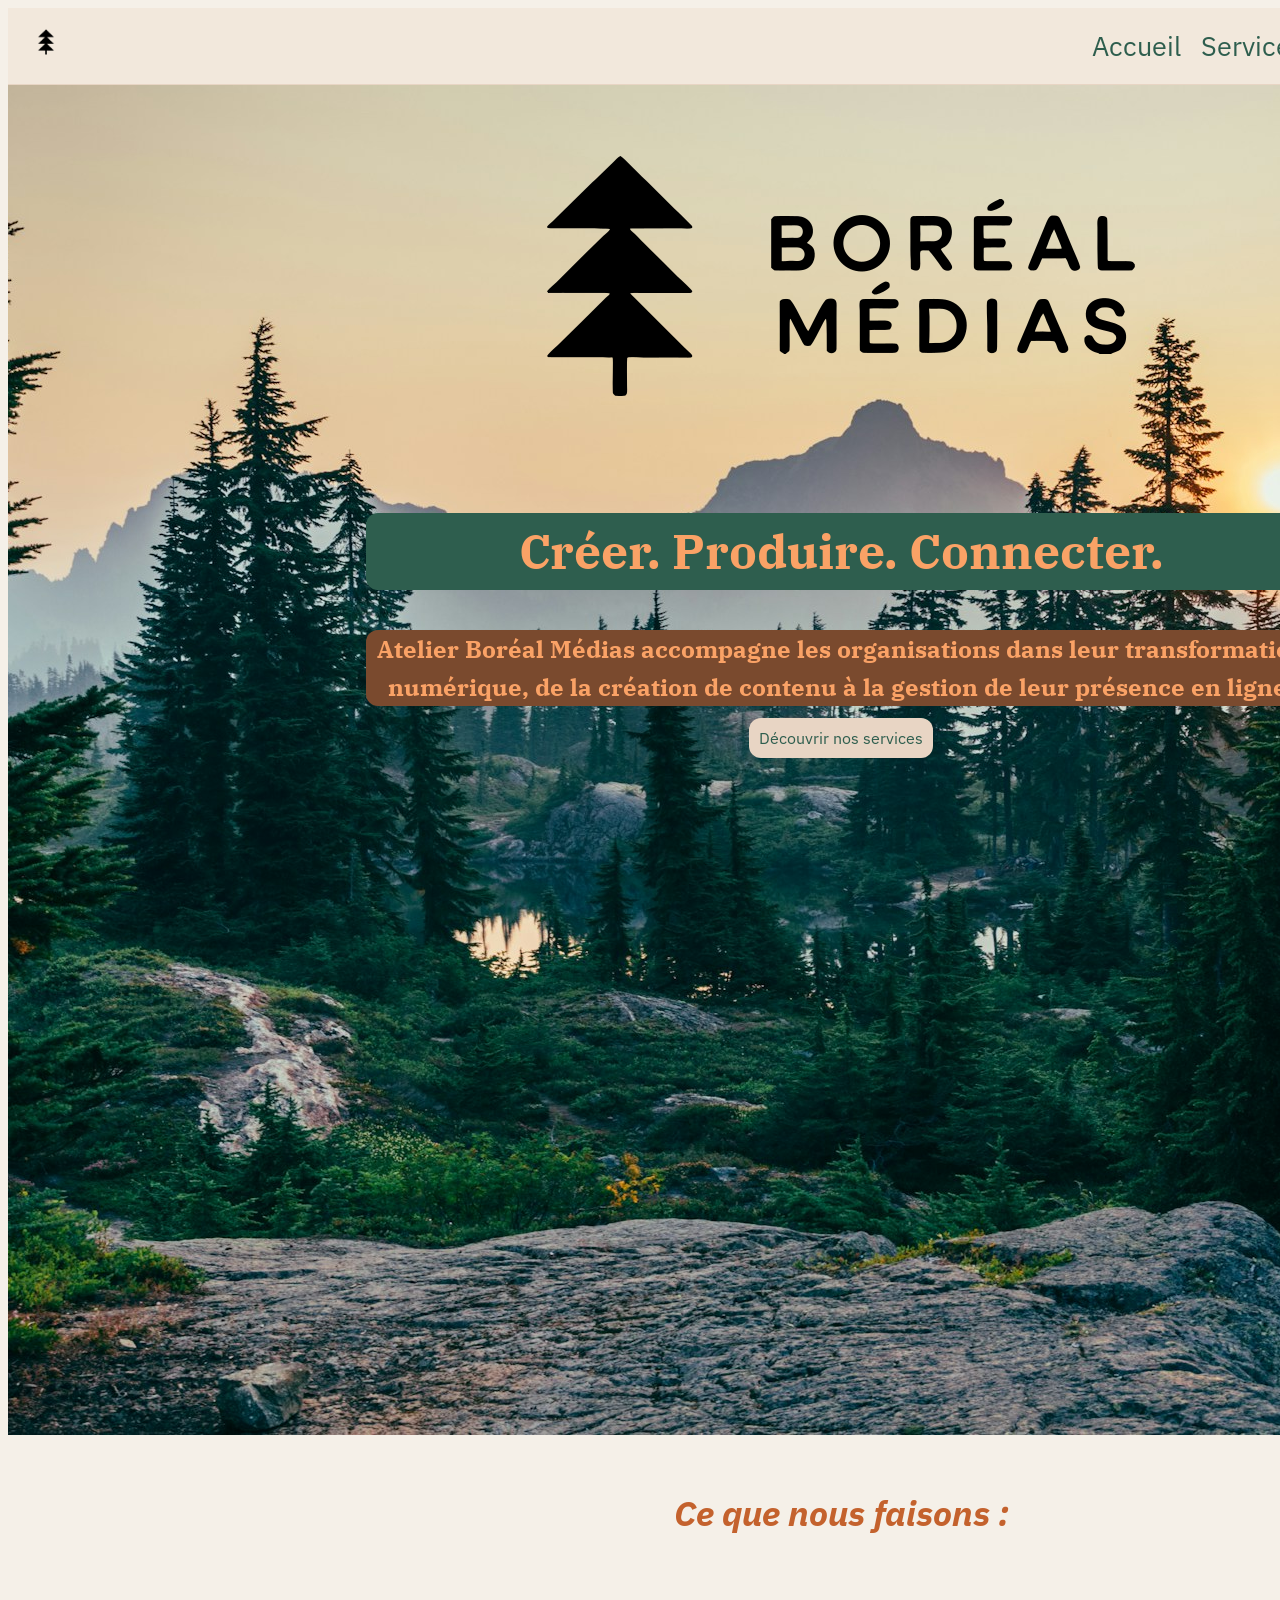
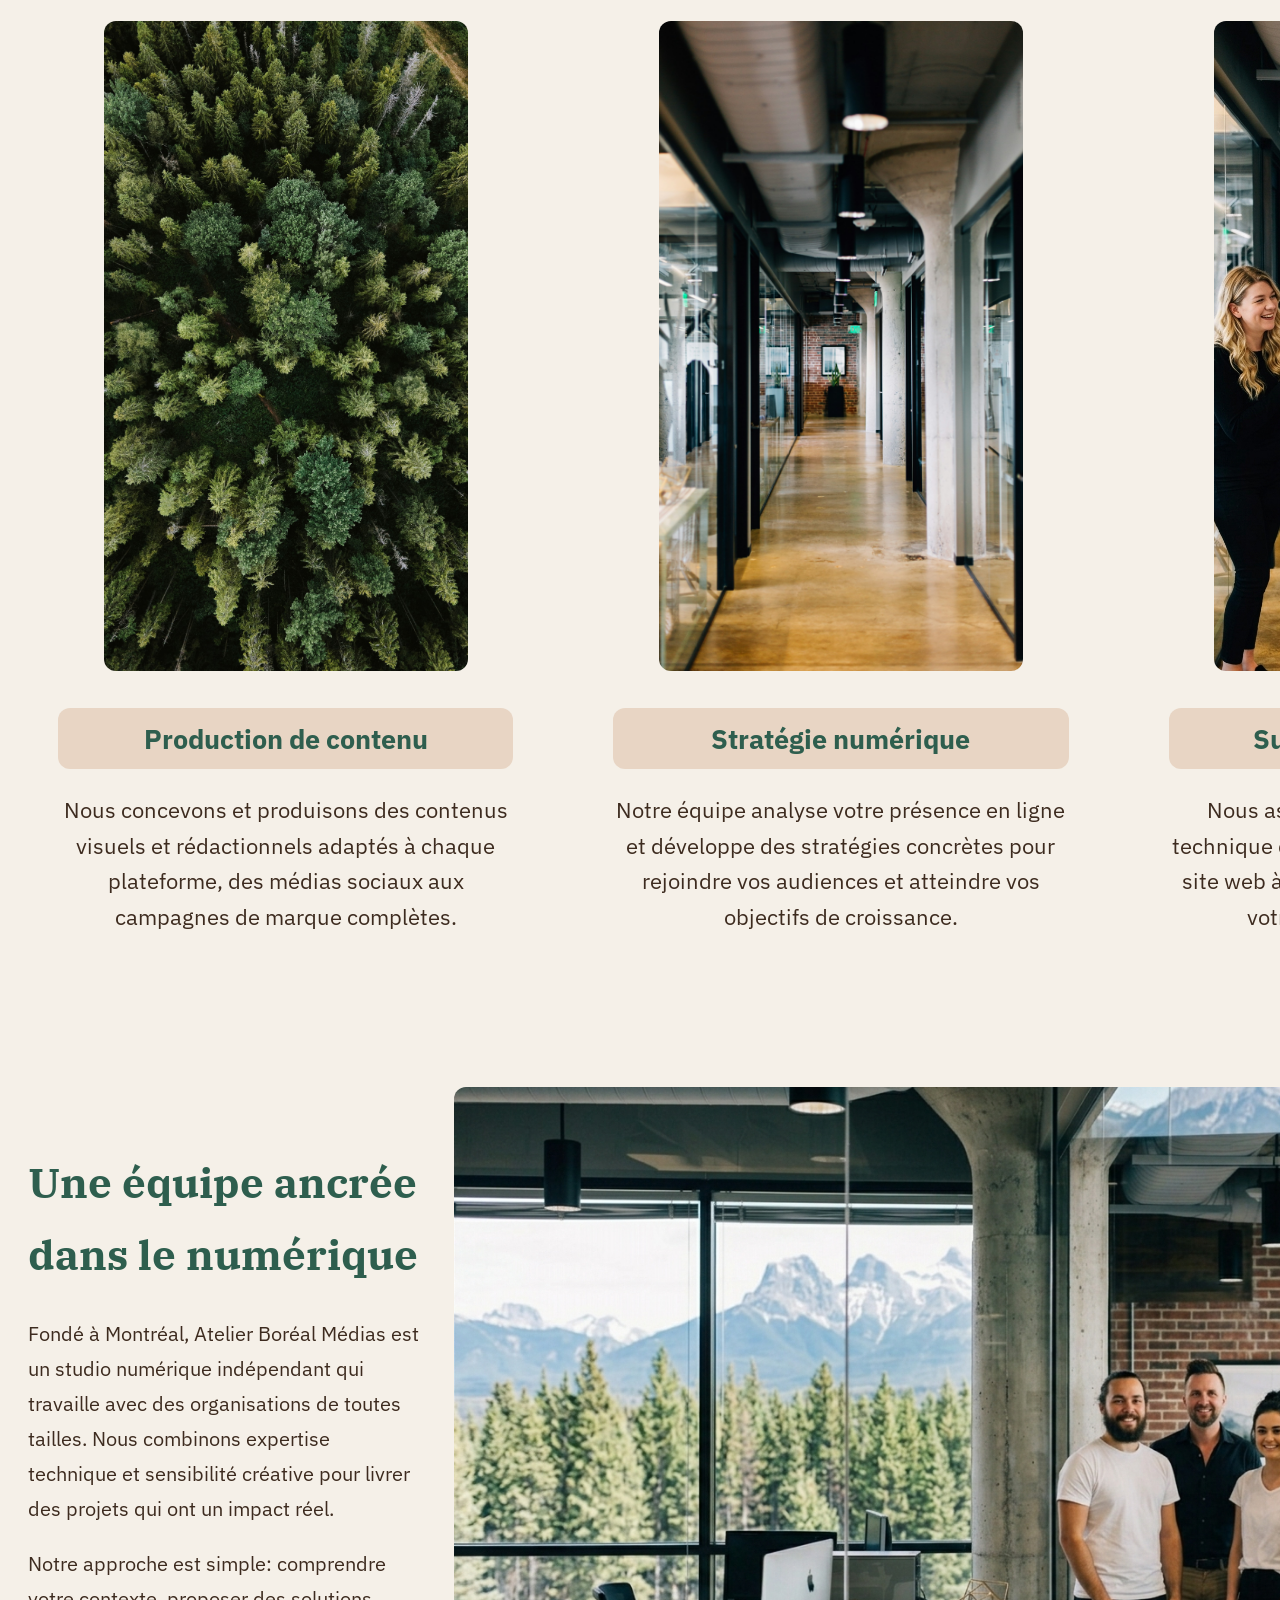
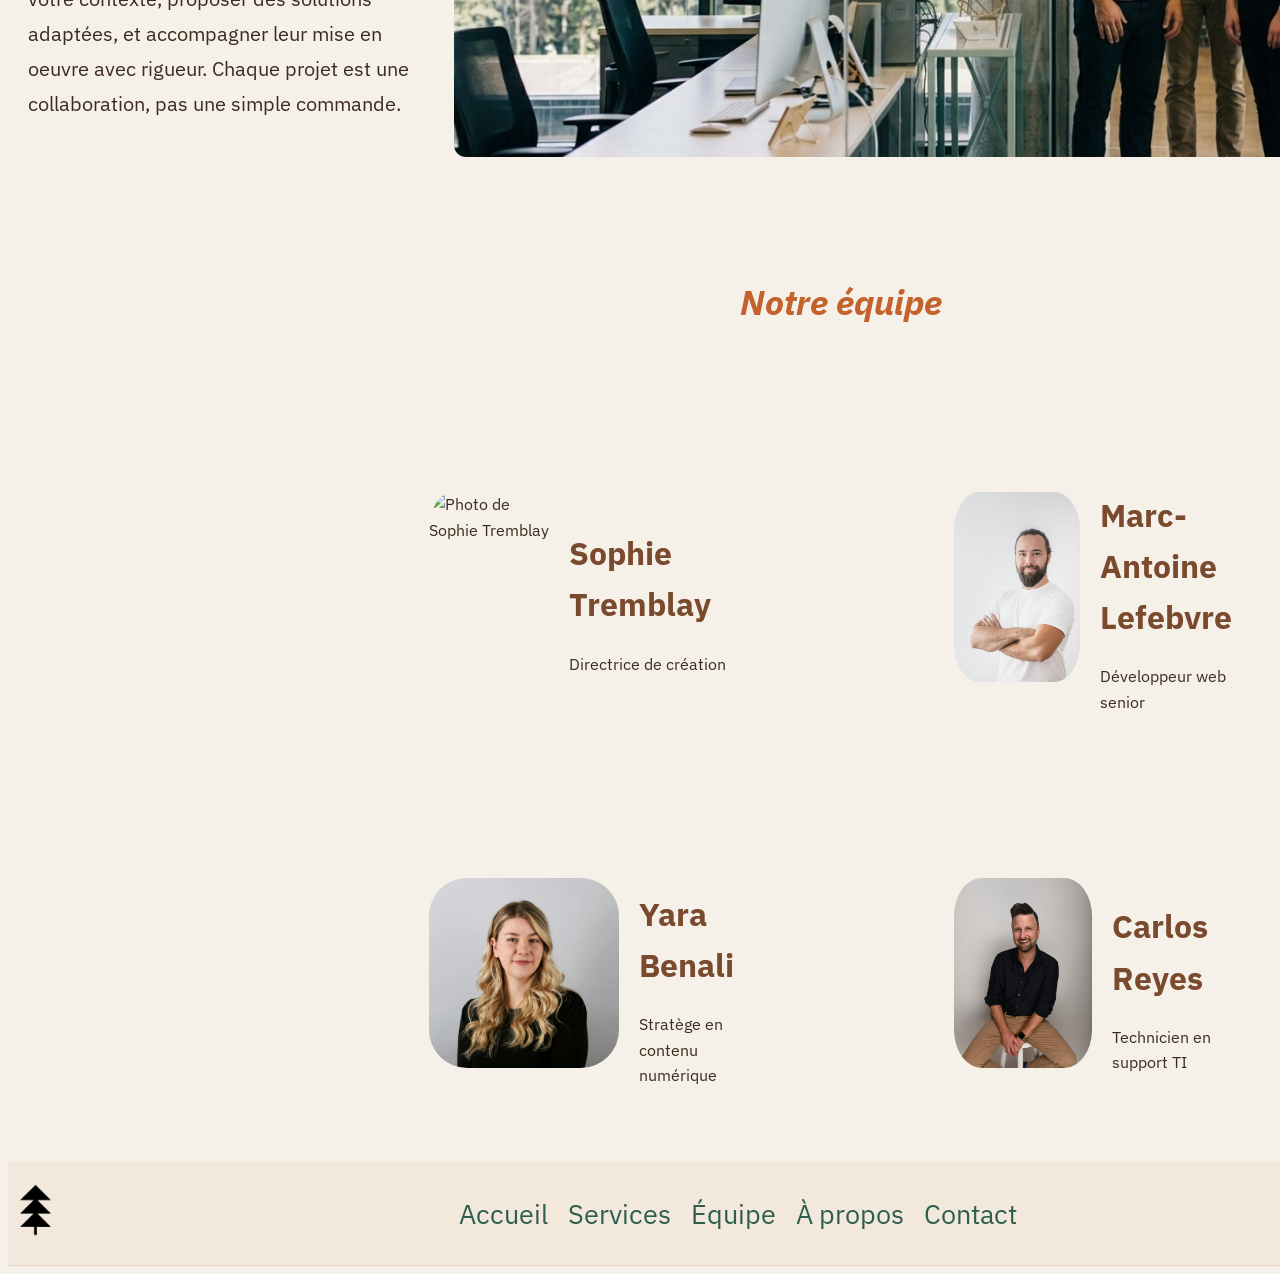
==== index.html @ 03e89bda "Refonte du site pour publication: responsive, images optimisées, README" ====
<!DOCTYPE html>
<html lang="fr">
<head>
  <meta charset="UTF-8">
  <meta name="viewport" content="width=device-width, initial-scale=1.0">
  <title>Atelier Boréal Médias</title>
  <!-- TYPOGRAPHIES : deux familles fournies via Google Fonts -->
  <!-- Remplacer les href ci-dessous par les liens fournis dans le kit -->
  <!-- À répéter pour d'autres type à inclure, mais pas besoin de répéter le lien 'preconnect' -->
  <link rel="preconnect" href="https://fonts.googleapis.com">
  <link href="https://fonts.googleapis.com/css2?family=IBM+Plex+Serif:ital,wght@0,100;0,200;0,300;0,400;0,500;0,600;0,700;1,100;1,200;1,300;1,400;1,500;1,600;1,700&display=swap" rel="stylesheet">
  <link href="https://fonts.googleapis.com/css2?family=IBM+Plex+Sans:ital,wght@0,100..700;1,100..700&family=IBM+Plex+Serif:ital,wght@0,100;0,200;0,300;0,400;0,500;0,600;0,700;1,100;1,200;1,300;1,400;1,500;1,600;1,700&display=swap" rel="stylesheet">

  <!-- FEUILLE DE STYLE EXTERNE -->
  <link rel="stylesheet" href="vitrine-style.css">
</head>
<body>
  <!-- ============================================================
    SECTION 1 : HEADER + NAVIGATION
    Mise en page : Flexbox
    suggestion ->> justify-content: space-between — logo à gauche, liens à droite

    VOUS POUVEZ MODIFIER LA STRUCTURE SELON VOS PRÉFÉRENCES
    ET VOS BESOIN.
    Exemple: utiliser simplement les balise <a> pour les liens,
    sans la liste <ul><li>
  ============================================================ -->
  <header>
    <a href="index-vitrine.html">
      <img src="images/abm-logo.png" alt="Logo Atelier Boréal Médias">
      <span id="fallback-name" style="display:none;"">"Atelier Boréal Médias</span> 
    </a>

    <nav>
        <a href="index-vitrine.html">Accueil</a>
        <a href="#services">Services</a>
        <a href="#equipe">Équipe</a>
        <a href="#apropos">À propos</a>
        <a href="index-contact.html">Contact</a>
    </nav>
  </header>

  <!-- ============================================================
    SECTION 2 : HERO / BANNIÈRE
    Mise en page : HTML standard
    Image fournie en arrière-plan — texte superposé par-dessus
    Indice : position relative sur .hero, position absolute sur .hero-contenu
  ============================================================ -->
  <section class="hero">
    <div class="hero-contenu">
      <img src="images/boreal-media-logo.png" alt="Atelier Boréal Méedia">
      <div class="hero-text"></div>
        <h1>Créer. Produire. Connecter.</h1>
        <h2>Atelier Boréal Médias accompagne les organisations dans leur transformation numérique, de la création de contenu à la gestion de leur présence en ligne.</h2>
        <a href="#services" class="bouton-cta">Découvrir nos services</a>
    </div>
  </section>


  <!-- ============================================================
    SECTION 3 : SERVICES — 3 CARTES ÉGALES
    Mise en page : Grid
    grid-template-columns: repeat(3, 1fr)
    Chaque carte : icone + titre h3 + paragraphe
  ============================================================ -->
  <section id="services" class="services">
    <h2>Ce que nous faisons : </h2>

    <div class="grille-services">

      <!-- Carte service 1 -->
      <div class="carte-service">
        <img src="images/photo-topview-boreal.jpg" alt="Icone production de contenu">
        <h3>Production de contenu</h3>
        <p>Nous concevons et produisons des contenus visuels et rédactionnels adaptés à chaque plateforme, des médias sociaux aux campagnes de marque complètes.</p>
      </div>

      <!-- Carte service 2 -->
      <div class="carte-service">
        <img src="images/photo-bureau.jpg" alt="Icone stratégie numérique">
        <h3>Stratégie numérique</h3>
        <p>Notre équipe analyse votre présence en ligne et développe des stratégies concrètes pour rejoindre vos audiences et atteindre vos objectifs de croissance.</p>
      </div>

      <!-- Carte service 3 -->
      <div class="carte-service">
        <img src="images/photo-bureau-equipe.png" alt="Icone support technologique">
        <h3>Support technologique</h3>
        <p>Nous assurons la gestion et le soutien technique de vos outils numériques, de votre site web à vos systèmes internes, pour que votre équipe reste productive.</p>
      </div>

    </div>
  </section>


  <!-- ============================================================
    SECTION 4 : À PROPOS
    Mise en page : Flexbox
    display: flex — gap: 3rem — align-items: center
    Texte à gauche (flex: 1), image à droite (largeur fixe)
  ============================================================ -->
  <section id="apropos" class="apropos">
    <div class="apropos-contenu">
      <div class="apropos-texte">
        <h2>Une équipe ancrée dans le numérique</h2>
        <p>Fondé à Montréal, Atelier Boréal Médias est un studio numérique indépendant qui travaille avec des organisations de toutes tailles. Nous combinons expertise technique et sensibilité créative pour livrer des projets qui ont un impact réel.</p>
        <p>Notre approche est simple: comprendre votre contexte, proposer des solutions adaptées, et accompagner leur mise en oeuvre avec rigueur. Chaque projet est une collaboration, pas une simple commande.</p>
      </div>
      <div class="apropos-image">
        <img src="images/photo-bureau-equipe2.png" alt="Équipe Atelier Boréal Médias au travail">
      </div>
    </div>
  </section>


  <!-- ============================================================
    SECTION 5 : ÉQUIPE — GRILLE 2x2
    Mise en page : Grid
    suggestion ->> grid-template-columns: repeat(2, 1fr)
    suggestion ->> grid-template-rows: repeat(2, auto)
    Chaque carte : photo + nom + titre de poste
  ============================================================ -->
  <section id="equipe" class="equipe">
    <h2>Notre équipe</h2>

    <div class="grille-equipe">

      <!-- Membre 1 -->
      <div class="carte-membre">
        <img src="images/photo-sophie.jpg" alt="Photo de Sophie Tremblay">
        <div class="texte-membre"> 
        <h3>Sophie Tremblay</h3>
        <p>Directrice de création</p>
        </div> 
      </div>

      <!-- Membre 2 -->
      <div class="carte-membre">
        <img src="images/photo-marc.jpg" alt="Photo de Marc-Antoine Lefebvre">
        <div class="texte-membre">
        <h3>Marc-Antoine Lefebvre</h3>
        <p>Développeur web senior</p>
        </div>
      </div>

      <!-- Membre 3 -->
      <div class="carte-membre">
        <img src="images/photo-yara.jpg" alt="Photo de Yara Benali">
        <div class="texte-membre"> 
        <h3>Yara Benali</h3>
        <p>Stratège en contenu numérique</p>
        </div>
      </div>

      <!-- Membre 4 -->
      <div class="carte-membre">
        <img src="images/photo-carlos.jpg" alt="Photo de Carlos Reyes">
        <div class="texte-membre"> 
        <h3>Carlos Reyes</h3>
        <p>Technicien en support TI</p>
        </div>
      </div>

    </div>
  </section>


  <!-- ============================================================
    SECTION 6 : FOOTER
    Mise en page : Flexbox
    suggestion ->> justify-content: space-between
    Logo à gauche, liens au centre, adresse à droite
  ============================================================ -->
  <footer>
    <div class="footer-contenu">

      <div class="footer-logo">
        <img src="images/abm-logo.png" alt="Logo Atelier Boréal Médias" width="110">
      </div>

      <nav class="footer-nav">
          <a href="index-vitrine.html">Accueil</a>
          <a href="#services">Services</a>
          <a href="#equipe">Équipe</a>
          <a href="#apropos">À propos</a>
          <a href="index-contact.html">Contact</a>
      </nav>
     
      <address>
        Atelier Boréal Médias Inc.<br>
        1751, rue Richardson, bureau 3.105<br>
        Montréal (Québec) H3K 1G6<br>
        <a href="mailto:info@boreal-medias.ca">info@boreal-medias.ca</a>
      </address>
    
    </div> 
  </footer>

</body>
</html>
---- vitrine-style.css ----
:root {
  /* COULEURS PRINCIPALES */
  --couleur-texte:        #3D2B1F;
  --couleur-accent:       #C4622D;
  --couleur-secondaire:   #2E5E4E;
  --couleur-fond:         #F5F0E8;
  --couleur-blanc:        #FFFFFF;

  /* COULEURS DE SUPPORT */
  --couleur-fond-alt:     #F2E8DC;
  --couleur-texte-doux:   #7A4A2E;
  --couleur-bordure:      #E8D5C4;
  --couleur-sombre:       #1A1A18;

  /* TYPOGRAPHIES */
  --typo-titre:   'IBM Plex Serif', serif;
  --typo-corps:   'IBM Plex Sans', sans-serif;
  
  margin: 0; 
  padding: 0;
  box-sizing: border-box;

  --border-radius-img: 12px;

}

body {
  font-family: var(--typo-corps);
  background-color: var(--couleur-fond);
  color: var(--couleur-texte);
  line-height: 1.6;
  min-width: 1666px;
  height: 100%;
}

header {
  display: flex;
  justify-content: space-between;
  align-items: center;
  padding: 1rem 1.5rem;
  background-color: var(--couleur-fond-alt);
  border-bottom: 1px solid var(--couleur-bordure);
  min-width: 1500px;
}

header img {
  height: 32px;
  width: auto;
}

nav {
  display: flex;
  gap: 20px;
  font-size: 1.7rem;
}

nav a {
  color: var(--couleur-secondaire);
  text-decoration: none;
}

nav a:hover {
  color: var(--couleur-sombre);
  transform: scale(1.05);
}

/* SECTION 2: HERO */

.hero {
  position:relative;
  background-image: url("images/photo-paysage-boreal.jpg");
  background-size: cover;
  background-position: top; 
  background-repeat: no-repeat;

  min-height: 150vh;
  padding: 1;
  /*margin-bottom: 2%;*/

  display: flex;
  flex-direction: column;
  justify-content: space-between;
  align-items: center;
  text-align: center;
  gap: 10px;
}

.hero-contenu {
  max-width: 950px;
}

.hero-contenu h1 {
  font-family: var(--typo-titre);
  font-size: 3rem;
  font-weight: 1000;
  color: #FAA266;
  background-color:#2E5E4E;
  border-radius: var(--border-radius-img);
}


.hero-contenu h2 {
  font-family: var(--typo-titre);
  color: #FAA266;
  background-color: #7A4A2E;
  border-radius: var(--border-radius-img);
}

.hero-contenu a {
  color: var(--couleur-secondaire);
  text-decoration: none;
  padding: 10px;
  background-color:#E8D5C4;
  border-radius: var(--border-radius-img);
}

input, textarea {
  width: 500px;
  height: 100px;
  border: 3px solid;
  border-radius: var(--border-radius-img);
  background-color: #E8D5C4;
}

label {
  font-weight: bold;
}

button {
  width: 130px;
  height: 45px;
  background-color:#C4622D;
  color: #F2E8DC;
  border: 3px solid;
  border-color: #1A1A18;
}

button:hover {
  transform: scale(1.05);
}


/*SECTION 3: SERVICES - 3 CARTES ÉGALES - */


.services h2 {
  text-align: center;
  font-style: italic;
  font-size: 2.2rem;
  margin: 50px;
  margin-bottom: 30px;
  color: var(--couleur-accent);
}

.grille-services {
  display: grid;
  grid-template-columns: repeat(3, 1fr);
  gap: 40px;
  padding: 20px;
}

.carte-service {
  text-align: center;
  padding: 30px;
  
}

.carte-service img {
  width:80%;
  height: 650px;
  object-fit: cover;
  border-radius: var(--border-radius-img);
  margin-bottom: 2px;


}
.carte-service h3 {
  font-size: 1.7rem;
  font-weight: 700;
  margin-bottom: 10px;
  color: var(--couleur-secondaire);
  padding: 2%;
  border-radius: var(--border-radius-img);
  background-color: #E8D5C4;
  backdrop-filter: blur(4px);
}

.carte-service p {
  font-size: 1.4rem;
  line-height: 1.6;
}


/*section {
  overflow-x: hidden;
}*/

/* SECTION 4 : À PROPOS */

.apropos-contenu {
  display: flex;
  flex-direction: row;
  row-gap: 20%;
  align-items: center;
  justify-content: space-between;
  gap: 2rem;
  margin: auto;
  margin-top: 100;
  padding: 80px 20px;
  max-width: 1700px;
  
}

.apropos-texte {
  flex: 1;
  font-size: 1.25rem;
  line-height: 1.75;
  color: var(--couleur-texte);
  max-width: 1000px;
}

.apropos-texte h2 {
  font-family: var(--typo-titre);
  font-size: 2.6rem;
  margin-bottom: 25px;
  color: #2E5E4E;
}

.apropos-image {
  flex: 0 0 1200px;
  width: 80%;
}

.apropos-image img{
  width: 100%;
  height: auto;
  border-radius: var(--border-radius-img);
  object-fit: cover;
}

/*SECTION 5 - EQUIPE GRILLE 2x2 */

.equipe h2 {
  text-align: center;
  font-style: italic;
  font-size: 2.2rem;
  margin-bottom: 70px;
  color: var(--couleur-accent);
}

.grille-equipe {
  display: grid;
  grid-template-columns: repeat(2, 1fr);
  grid-template-rows: repeat(2, auto);
  gap: 50px 150px;
  padding: 20px;
  max-width: 900px;
  margin:  0 auto;
}

.carte-membre {
  display: flex;
  flex-direction: row;
  align-items: center;
  gap: 20px;
  text-align: left;
  margin: 10%;
}

.carte-membre img {
  width: 190px;
  height: 190px;
  object-fit: cover;
  border-radius: 20%;
  margin-bottom: 15px;
}

.carte-membre h3 {
  font-size: 2rem;
  font-weight: 700;
  margin-bottom: 5px;
  color: var(--couleur-texte-doux)
}

.carte-membre .texte-membre {
  display: flex;
  flex-direction: column;
}


/*SECTION 6 - FOOTER */
.footer-contenu {
  display: flex;
  justify-content: space-between;
  align-items: center;
  padding: 0;
  background-color: var(--couleur-fond-alt);
  border-bottom: 1px solid var(--couleur-bordure);
  min-width: 1500px;  
  margin-top: auto;
}

.footer-logo img {
  height: 64px;
  width: auto;
}


.form {
  display: flex;
  flex-direction: column;
  gap: 5px;
  max-width: 20%;
  align-items: center;
}

.formulaire-contact {
   display: flex;
   justify-content: center;  
}


.page-contact {
  min-height: 100vh;
  display: flex;
  flex-direction: column;
}
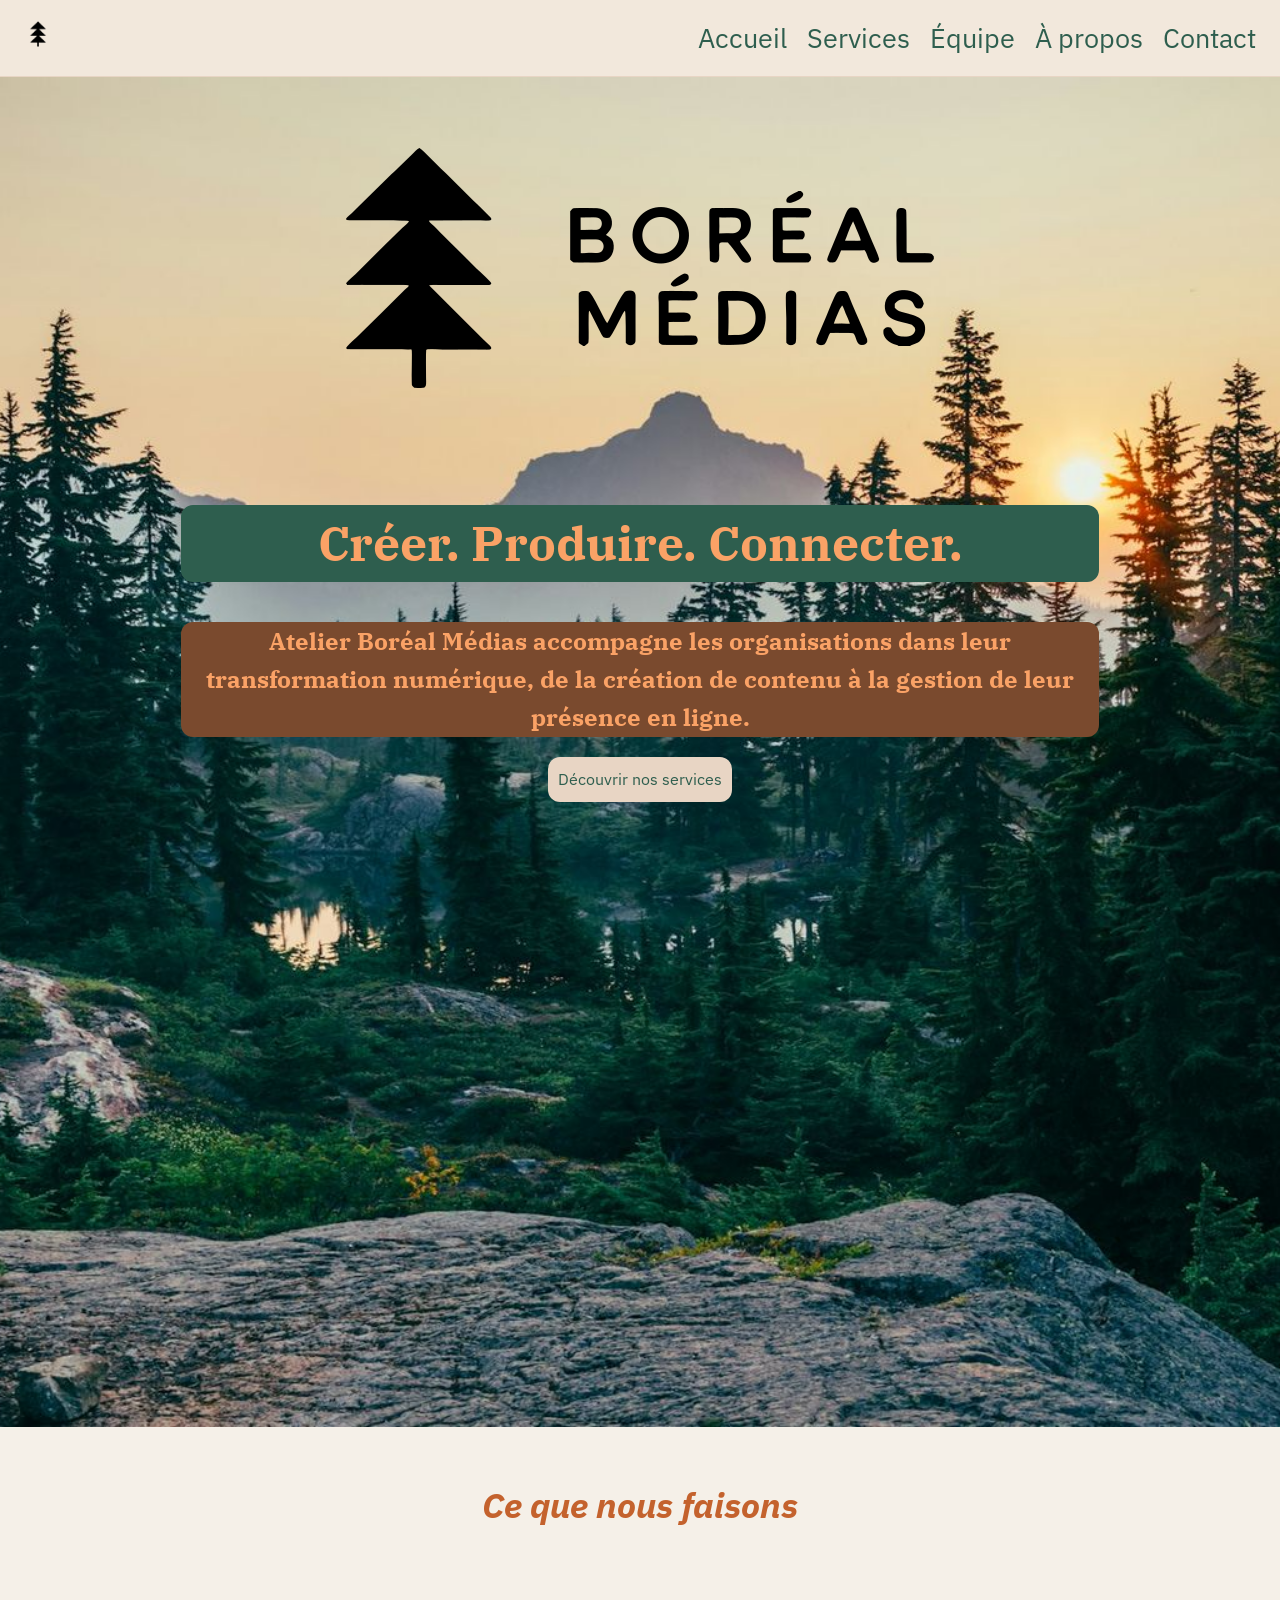
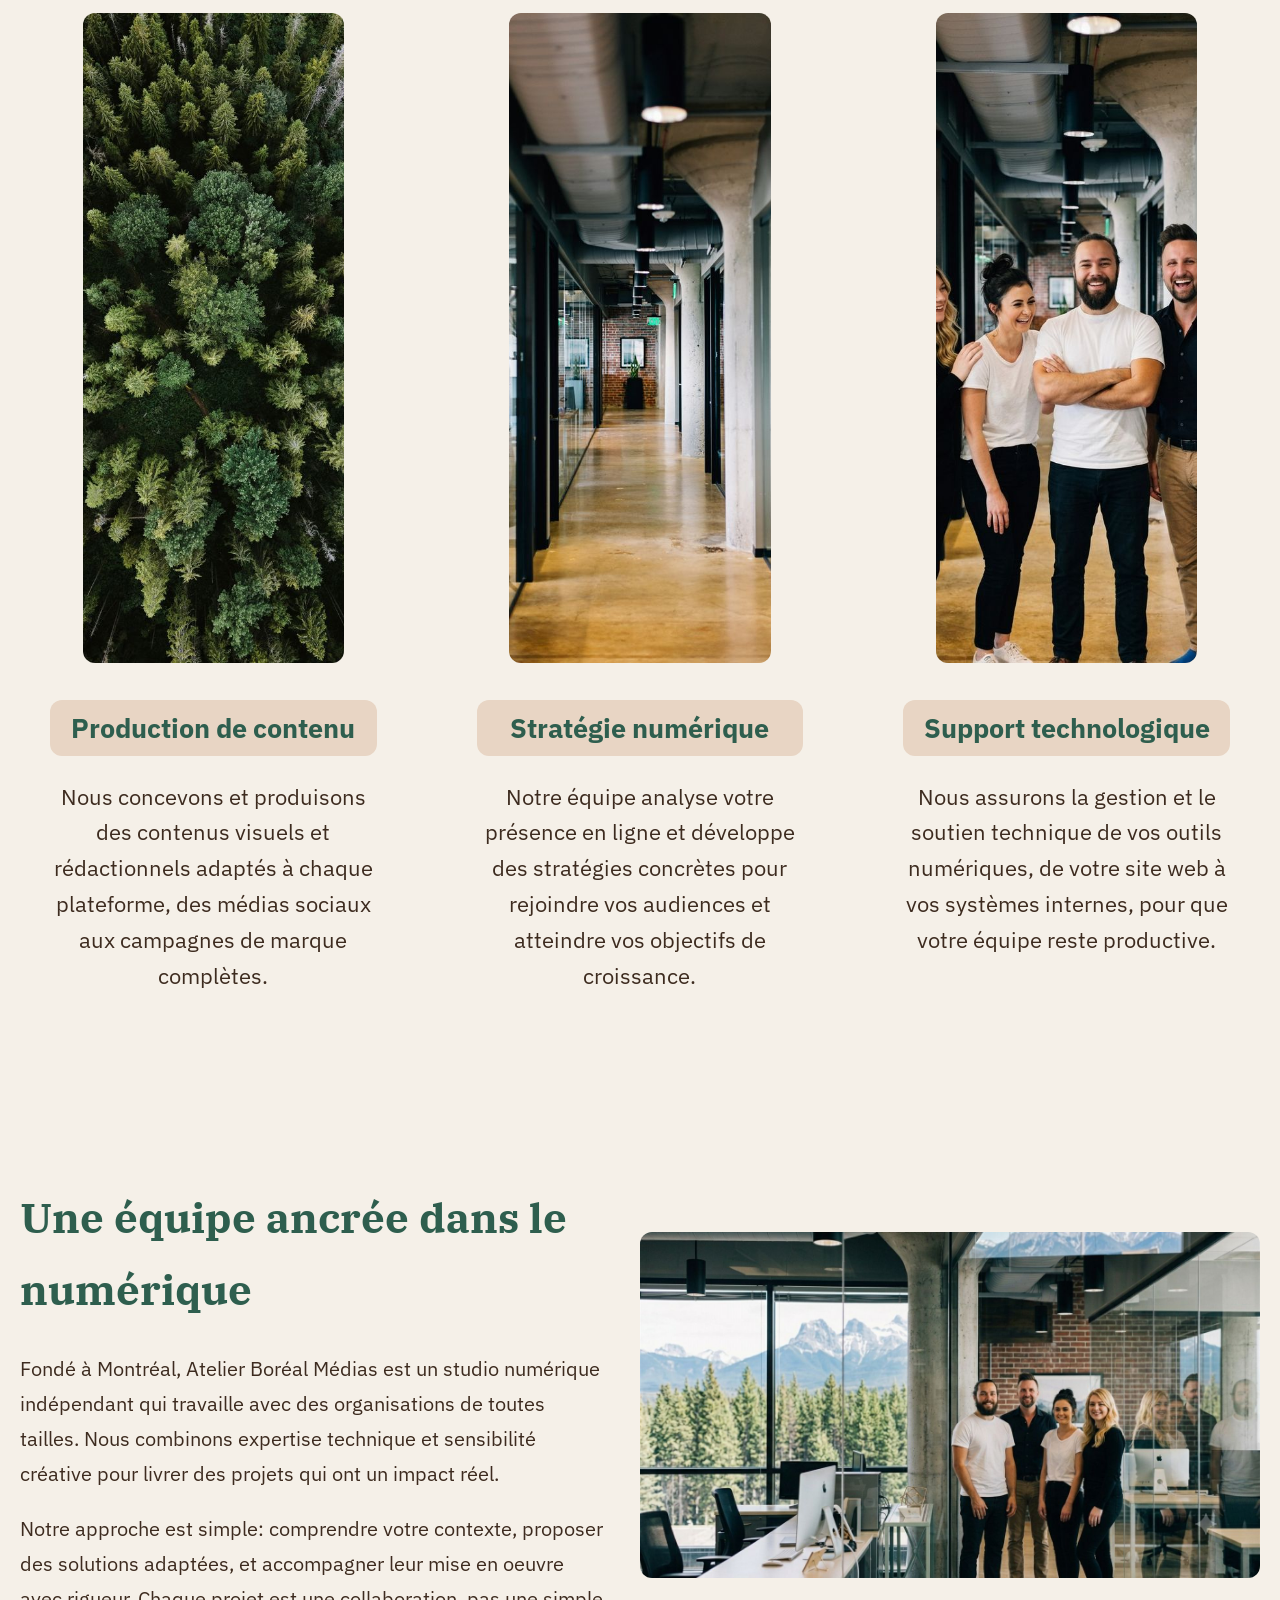
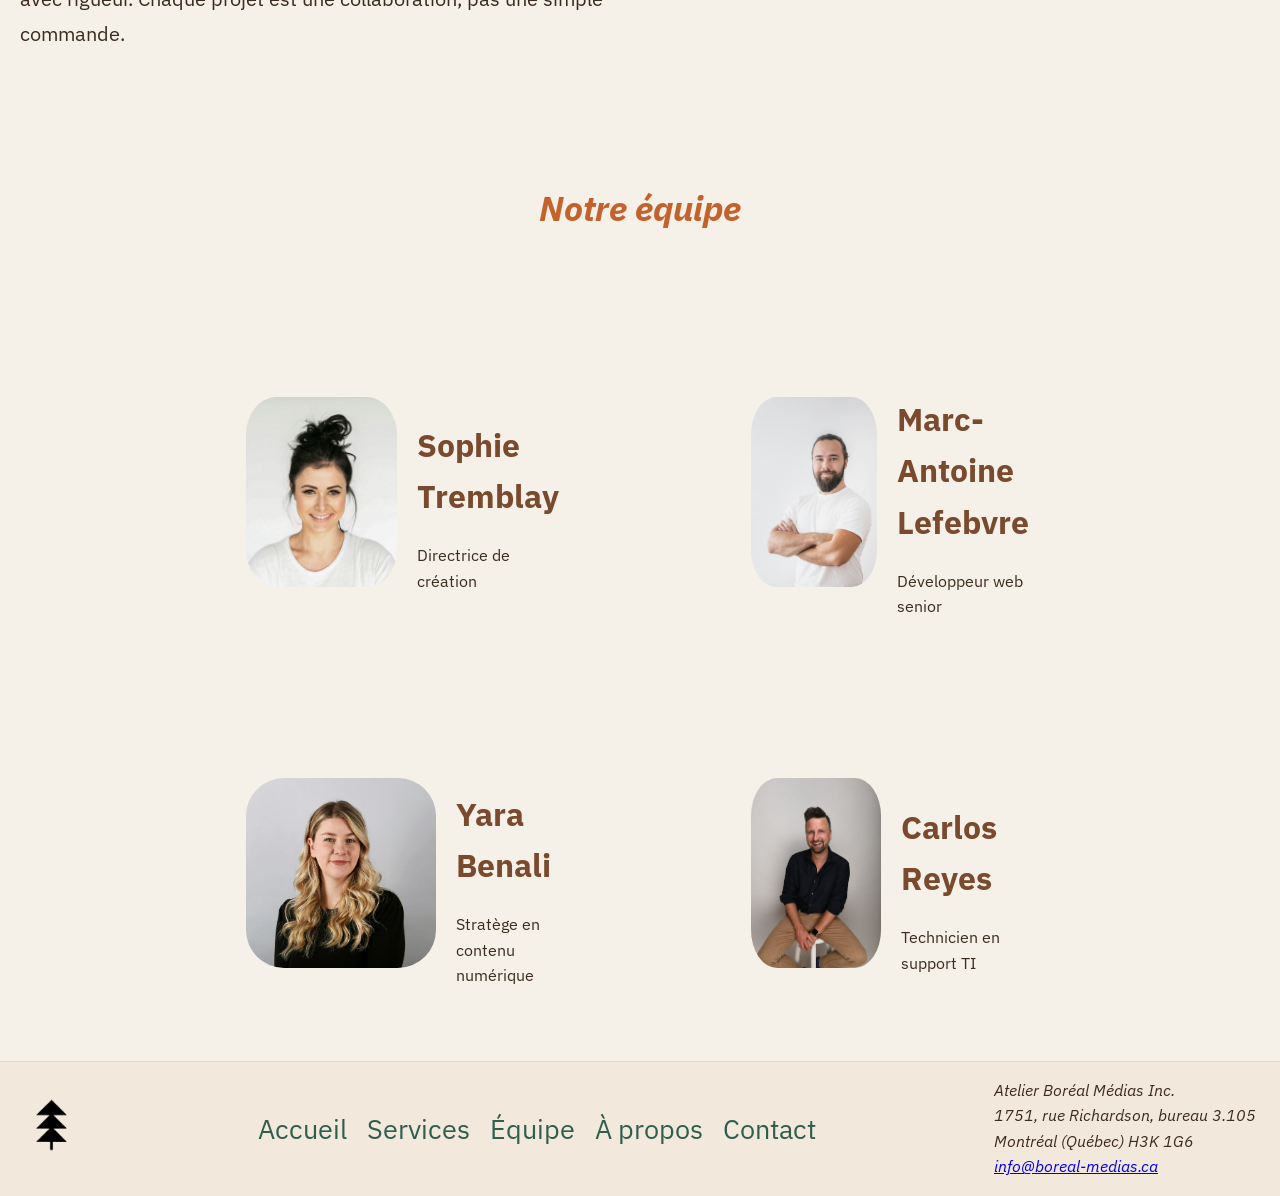
==== commit 6fc6e9ae: "Applique les corrections: responsive, images optimisées, formulaire, README" ====
--- a/index.html
+++ b/index.html
@@ -4,35 +4,27 @@
   <meta charset="UTF-8">
   <meta name="viewport" content="width=device-width, initial-scale=1.0">
   <title>Atelier Boréal Médias</title>
-  <!-- TYPOGRAPHIES : deux familles fournies via Google Fonts -->
-  <!-- Remplacer les href ci-dessous par les liens fournis dans le kit -->
-  <!-- À répéter pour d'autres type à inclure, mais pas besoin de répéter le lien 'preconnect' -->
+  <meta name="description" content="Atelier Boréal Médias : studio numérique montréalais (site fictif réalisé dans le cadre d'une formation en développement web).">
+  <link rel="icon" type="image/svg+xml" href="images/abm-logo.svg">
+
+  <!-- Typographies : IBM Plex Serif (titres) et IBM Plex Sans (texte) via Google Fonts -->
   <link rel="preconnect" href="https://fonts.googleapis.com">
-  <link href="https://fonts.googleapis.com/css2?family=IBM+Plex+Serif:ital,wght@0,100;0,200;0,300;0,400;0,500;0,600;0,700;1,100;1,200;1,300;1,400;1,500;1,600;1,700&display=swap" rel="stylesheet">
-  <link href="https://fonts.googleapis.com/css2?family=IBM+Plex+Sans:ital,wght@0,100..700;1,100..700&family=IBM+Plex+Serif:ital,wght@0,100;0,200;0,300;0,400;0,500;0,600;0,700;1,100;1,200;1,300;1,400;1,500;1,600;1,700&display=swap" rel="stylesheet">
+  <link rel="preconnect" href="https://fonts.gstatic.com" crossorigin>
+  <link href="https://fonts.googleapis.com/css2?family=IBM+Plex+Sans:ital,wght@0,100..700;1,100..700&family=IBM+Plex+Serif:ital,wght@0,400;0,700;1,400;1,700&display=swap" rel="stylesheet">
 
-  <!-- FEUILLE DE STYLE EXTERNE -->
   <link rel="stylesheet" href="vitrine-style.css">
 </head>
 <body>
-  <!-- ============================================================
-    SECTION 1 : HEADER + NAVIGATION
-    Mise en page : Flexbox
-    suggestion ->> justify-content: space-between — logo à gauche, liens à droite
 
-    VOUS POUVEZ MODIFIER LA STRUCTURE SELON VOS PRÉFÉRENCES
-    ET VOS BESOIN.
-    Exemple: utiliser simplement les balise <a> pour les liens,
-    sans la liste <ul><li>
-  ============================================================ -->
+  <!-- En-tête + navigation -->
   <header>
-    <a href="index-vitrine.html">
+    <a href="index.html">
       <img src="images/abm-logo.png" alt="Logo Atelier Boréal Médias">
-      <span id="fallback-name" style="display:none;"">"Atelier Boréal Médias</span> 
+      <span id="fallback-name" style="display:none;">Atelier Boréal Médias</span>
     </a>
 
     <nav>
-        <a href="index-vitrine.html">Accueil</a>
+        <a href="index.html">Accueil</a>
         <a href="#services">Services</a>
         <a href="#equipe">Équipe</a>
         <a href="#apropos">À propos</a>
@@ -40,51 +32,41 @@
     </nav>
   </header>
 
-  <!-- ============================================================
-    SECTION 2 : HERO / BANNIÈRE
-    Mise en page : HTML standard
-    Image fournie en arrière-plan — texte superposé par-dessus
-    Indice : position relative sur .hero, position absolute sur .hero-contenu
-  ============================================================ -->
+  <main>
+
+  <!-- Bannière (hero) -->
   <section class="hero">
     <div class="hero-contenu">
-      <img src="images/boreal-media-logo.png" alt="Atelier Boréal Méedia">
-      <div class="hero-text"></div>
+      <img src="images/boreal-media-logo.png" alt="Atelier Boréal Médias">
+      <div class="hero-text">
         <h1>Créer. Produire. Connecter.</h1>
         <h2>Atelier Boréal Médias accompagne les organisations dans leur transformation numérique, de la création de contenu à la gestion de leur présence en ligne.</h2>
         <a href="#services" class="bouton-cta">Découvrir nos services</a>
+      </div>
     </div>
   </section>
 
 
-  <!-- ============================================================
-    SECTION 3 : SERVICES — 3 CARTES ÉGALES
-    Mise en page : Grid
-    grid-template-columns: repeat(3, 1fr)
-    Chaque carte : icone + titre h3 + paragraphe
-  ============================================================ -->
+  <!-- Services : 3 cartes égales (Grid) -->
   <section id="services" class="services">
-    <h2>Ce que nous faisons : </h2>
+    <h2>Ce que nous faisons</h2>
 
     <div class="grille-services">
 
-      <!-- Carte service 1 -->
       <div class="carte-service">
-        <img src="images/photo-topview-boreal.jpg" alt="Icone production de contenu">
+        <img src="images/photo-topview-boreal.jpg" alt="Vue aérienne d'une forêt boréale">
         <h3>Production de contenu</h3>
         <p>Nous concevons et produisons des contenus visuels et rédactionnels adaptés à chaque plateforme, des médias sociaux aux campagnes de marque complètes.</p>
       </div>
 
-      <!-- Carte service 2 -->
       <div class="carte-service">
-        <img src="images/photo-bureau.jpg" alt="Icone stratégie numérique">
+        <img src="images/photo-bureau.jpg" alt="Couloir d'un bureau moderne aux murs vitrés et de briques">
         <h3>Stratégie numérique</h3>
         <p>Notre équipe analyse votre présence en ligne et développe des stratégies concrètes pour rejoindre vos audiences et atteindre vos objectifs de croissance.</p>
       </div>
 
-      <!-- Carte service 3 -->
       <div class="carte-service">
-        <img src="images/photo-bureau-equipe.png" alt="Icone support technologique">
+        <img src="images/photo-bureau-equipe.jpg" alt="Quatre collègues souriants dans un couloir de bureau">
         <h3>Support technologique</h3>
         <p>Nous assurons la gestion et le soutien technique de vos outils numériques, de votre site web à vos systèmes internes, pour que votre équipe reste productive.</p>
       </div>
@@ -93,12 +75,7 @@
   </section>
 
 
-  <!-- ============================================================
-    SECTION 4 : À PROPOS
-    Mise en page : Flexbox
-    display: flex — gap: 3rem — align-items: center
-    Texte à gauche (flex: 1), image à droite (largeur fixe)
-  ============================================================ -->
+  <!-- À propos : texte + image (Flexbox) -->
   <section id="apropos" class="apropos">
     <div class="apropos-contenu">
       <div class="apropos-texte">
@@ -107,70 +84,57 @@
         <p>Notre approche est simple: comprendre votre contexte, proposer des solutions adaptées, et accompagner leur mise en oeuvre avec rigueur. Chaque projet est une collaboration, pas une simple commande.</p>
       </div>
       <div class="apropos-image">
-        <img src="images/photo-bureau-equipe2.png" alt="Équipe Atelier Boréal Médias au travail">
+        <img src="images/photo-bureau-equipe2.jpg" alt="Équipe Atelier Boréal Médias au travail">
       </div>
     </div>
   </section>
 
 
-  <!-- ============================================================
-    SECTION 5 : ÉQUIPE — GRILLE 2x2
-    Mise en page : Grid
-    suggestion ->> grid-template-columns: repeat(2, 1fr)
-    suggestion ->> grid-template-rows: repeat(2, auto)
-    Chaque carte : photo + nom + titre de poste
-  ============================================================ -->
+  <!-- Équipe : grille 2x2 (Grid) -->
   <section id="equipe" class="equipe">
     <h2>Notre équipe</h2>
 
     <div class="grille-equipe">
 
-      <!-- Membre 1 -->
       <div class="carte-membre">
         <img src="images/photo-sophie.jpg" alt="Photo de Sophie Tremblay">
-        <div class="texte-membre"> 
-        <h3>Sophie Tremblay</h3>
-        <p>Directrice de création</p>
-        </div> 
+        <div class="texte-membre">
+          <h3>Sophie Tremblay</h3>
+          <p>Directrice de création</p>
+        </div>
       </div>
 
-      <!-- Membre 2 -->
       <div class="carte-membre">
         <img src="images/photo-marc.jpg" alt="Photo de Marc-Antoine Lefebvre">
         <div class="texte-membre">
-        <h3>Marc-Antoine Lefebvre</h3>
-        <p>Développeur web senior</p>
+          <h3>Marc-Antoine Lefebvre</h3>
+          <p>Développeur web senior</p>
         </div>
       </div>
 
-      <!-- Membre 3 -->
       <div class="carte-membre">
         <img src="images/photo-yara.jpg" alt="Photo de Yara Benali">
-        <div class="texte-membre"> 
-        <h3>Yara Benali</h3>
-        <p>Stratège en contenu numérique</p>
+        <div class="texte-membre">
+          <h3>Yara Benali</h3>
+          <p>Stratège en contenu numérique</p>
         </div>
       </div>
 
-      <!-- Membre 4 -->
       <div class="carte-membre">
         <img src="images/photo-carlos.jpg" alt="Photo de Carlos Reyes">
-        <div class="texte-membre"> 
-        <h3>Carlos Reyes</h3>
-        <p>Technicien en support TI</p>
+        <div class="texte-membre">
+          <h3>Carlos Reyes</h3>
+          <p>Technicien en support TI</p>
         </div>
       </div>
 
     </div>
   </section>
 
+  </main>
 
-  <!-- ============================================================
-    SECTION 6 : FOOTER
-    Mise en page : Flexbox
-    suggestion ->> justify-content: space-between
-    Logo à gauche, liens au centre, adresse à droite
-  ============================================================ -->
+
+  <!-- Pied de page (Flexbox) -->
   <footer>
     <div class="footer-contenu">
 
@@ -179,21 +143,21 @@
       </div>
 
       <nav class="footer-nav">
-          <a href="index-vitrine.html">Accueil</a>
+          <a href="index.html">Accueil</a>
           <a href="#services">Services</a>
           <a href="#equipe">Équipe</a>
           <a href="#apropos">À propos</a>
           <a href="index-contact.html">Contact</a>
       </nav>
-     
+
       <address>
         Atelier Boréal Médias Inc.<br>
         1751, rue Richardson, bureau 3.105<br>
         Montréal (Québec) H3K 1G6<br>
         <a href="mailto:info@boreal-medias.ca">info@boreal-medias.ca</a>
       </address>
-    
-    </div> 
+
+    </div>
   </footer>
 
 </body>
--- a/vitrine-style.css
+++ b/vitrine-style.css
@@ -11,36 +11,47 @@
   --couleur-texte-doux:   #7A4A2E;
   --couleur-bordure:      #E8D5C4;
   --couleur-sombre:       #1A1A18;
+  --couleur-accent-clair: #FAA266;
 
   /* TYPOGRAPHIES */
   --typo-titre:   'IBM Plex Serif', serif;
   --typo-corps:   'IBM Plex Sans', sans-serif;
-  
-  margin: 0; 
-  padding: 0;
+
+  --border-radius-img: 12px;
+}
+
+/* RÉINITIALISATION */
+*,
+*::before,
+*::after {
   box-sizing: border-box;
-
-  --border-radius-img: 12px;
-
 }
 
 body {
+  margin: 0;
   font-family: var(--typo-corps);
   background-color: var(--couleur-fond);
   color: var(--couleur-texte);
   line-height: 1.6;
-  min-width: 1666px;
-  height: 100%;
-}
+  min-height: 100vh;
+  display: flex;
+  flex-direction: column;
+}
+
+img {
+  max-width: 100%;
+}
+
+/* SECTION 1 : HEADER + NAVIGATION */
 
 header {
   display: flex;
   justify-content: space-between;
   align-items: center;
+  gap: 1rem;
   padding: 1rem 1.5rem;
   background-color: var(--couleur-fond-alt);
   border-bottom: 1px solid var(--couleur-bordure);
-  min-width: 1500px;
 }
 
 header img {
@@ -50,6 +61,7 @@
 
 nav {
   display: flex;
+  flex-wrap: wrap;
   gap: 20px;
   font-size: 1.7rem;
 }
@@ -64,18 +76,16 @@
   transform: scale(1.05);
 }
 
-/* SECTION 2: HERO */
+/* SECTION 2 : HERO */
 
 .hero {
-  position:relative;
+  position: relative;
   background-image: url("images/photo-paysage-boreal.jpg");
   background-size: cover;
-  background-position: top; 
+  background-position: top;
   background-repeat: no-repeat;
 
   min-height: 150vh;
-  padding: 1;
-  /*margin-bottom: 2%;*/
 
   display: flex;
   flex-direction: column;
@@ -87,68 +97,41 @@
 
 .hero-contenu {
   max-width: 950px;
+  padding: 0 1rem;
 }
 
 .hero-contenu h1 {
   font-family: var(--typo-titre);
-  font-size: 3rem;
-  font-weight: 1000;
-  color: #FAA266;
-  background-color:#2E5E4E;
-  border-radius: var(--border-radius-img);
-}
-
+  font-size: clamp(2rem, 6vw, 3rem);
+  font-weight: 700;
+  color: var(--couleur-accent-clair);
+  background-color: var(--couleur-secondaire);
+  border-radius: var(--border-radius-img);
+}
 
 .hero-contenu h2 {
   font-family: var(--typo-titre);
-  color: #FAA266;
-  background-color: #7A4A2E;
-  border-radius: var(--border-radius-img);
-}
-
-.hero-contenu a {
+  color: var(--couleur-accent-clair);
+  background-color: var(--couleur-texte-doux);
+  border-radius: var(--border-radius-img);
+}
+
+.bouton-cta {
+  display: inline-block;
   color: var(--couleur-secondaire);
   text-decoration: none;
   padding: 10px;
-  background-color:#E8D5C4;
-  border-radius: var(--border-radius-img);
-}
-
-input, textarea {
-  width: 500px;
-  height: 100px;
-  border: 3px solid;
-  border-radius: var(--border-radius-img);
-  background-color: #E8D5C4;
-}
-
-label {
-  font-weight: bold;
-}
-
-button {
-  width: 130px;
-  height: 45px;
-  background-color:#C4622D;
-  color: #F2E8DC;
-  border: 3px solid;
-  border-color: #1A1A18;
-}
-
-button:hover {
-  transform: scale(1.05);
-}
-
-
-/*SECTION 3: SERVICES - 3 CARTES ÉGALES - */
-
+  background-color: var(--couleur-bordure);
+  border-radius: var(--border-radius-img);
+}
+
+/* SECTION 3 : SERVICES - 3 CARTES ÉGALES */
 
 .services h2 {
   text-align: center;
   font-style: italic;
   font-size: 2.2rem;
-  margin: 50px;
-  margin-bottom: 30px;
+  margin: 50px 50px 30px;
   color: var(--couleur-accent);
 }
 
@@ -162,18 +145,16 @@
 .carte-service {
   text-align: center;
   padding: 30px;
-  
 }
 
 .carte-service img {
-  width:80%;
+  width: 80%;
   height: 650px;
   object-fit: cover;
   border-radius: var(--border-radius-img);
   margin-bottom: 2px;
-
-
-}
+}
+
 .carte-service h3 {
   font-size: 1.7rem;
   font-weight: 700;
@@ -181,8 +162,7 @@
   color: var(--couleur-secondaire);
   padding: 2%;
   border-radius: var(--border-radius-img);
-  background-color: #E8D5C4;
-  backdrop-filter: blur(4px);
+  background-color: var(--couleur-bordure);
 }
 
 .carte-service p {
@@ -190,25 +170,17 @@
   line-height: 1.6;
 }
 
-
-/*section {
-  overflow-x: hidden;
-}*/
-
 /* SECTION 4 : À PROPOS */
 
 .apropos-contenu {
   display: flex;
   flex-direction: row;
-  row-gap: 20%;
   align-items: center;
   justify-content: space-between;
   gap: 2rem;
   margin: auto;
-  margin-top: 100;
   padding: 80px 20px;
   max-width: 1700px;
-  
 }
 
 .apropos-texte {
@@ -223,22 +195,21 @@
   font-family: var(--typo-titre);
   font-size: 2.6rem;
   margin-bottom: 25px;
-  color: #2E5E4E;
+  color: var(--couleur-secondaire);
 }
 
 .apropos-image {
-  flex: 0 0 1200px;
-  width: 80%;
-}
-
-.apropos-image img{
+  flex: 0 1 50%;
+}
+
+.apropos-image img {
   width: 100%;
   height: auto;
   border-radius: var(--border-radius-img);
   object-fit: cover;
 }
 
-/*SECTION 5 - EQUIPE GRILLE 2x2 */
+/* SECTION 5 : ÉQUIPE - GRILLE 2x2 */
 
 .equipe h2 {
   text-align: center;
@@ -255,7 +226,7 @@
   gap: 50px 150px;
   padding: 20px;
   max-width: 900px;
-  margin:  0 auto;
+  margin: 0 auto;
 }
 
 .carte-membre {
@@ -279,7 +250,7 @@
   font-size: 2rem;
   font-weight: 700;
   margin-bottom: 5px;
-  color: var(--couleur-texte-doux)
+  color: var(--couleur-texte-doux);
 }
 
 .carte-membre .texte-membre {
@@ -287,16 +258,17 @@
   flex-direction: column;
 }
 
-
-/*SECTION 6 - FOOTER */
+/* SECTION 6 : FOOTER */
+
 .footer-contenu {
   display: flex;
+  flex-wrap: wrap;
   justify-content: space-between;
   align-items: center;
-  padding: 0;
+  gap: 1rem;
+  padding: 1rem 1.5rem;
   background-color: var(--couleur-fond-alt);
-  border-bottom: 1px solid var(--couleur-bordure);
-  min-width: 1500px;  
+  border-top: 1px solid var(--couleur-bordure);
   margin-top: auto;
 }
 
@@ -305,23 +277,154 @@
   width: auto;
 }
 
-
-.form {
+/* PAGE CONTACT */
+
+.page-contact {
+  flex: 1;
+  padding: 2rem 1rem;
+}
+
+.formulaire-contact {
   display: flex;
   flex-direction: column;
-  gap: 5px;
-  max-width: 20%;
-  align-items: center;
-}
-
-.formulaire-contact {
-   display: flex;
-   justify-content: center;  
-}
-
-
-.page-contact {
-  min-height: 100vh;
+  align-items: center;
+  gap: 1rem;
+  max-width: 600px;
+  margin: 0 auto;
+}
+
+.intro-contact {
+  font-weight: bold;
+  text-align: center;
+  margin: 0;
+}
+
+.champ {
   display: flex;
   flex-direction: column;
-}
+  gap: 0.25rem;
+  width: 100%;
+}
+
+label {
+  font-weight: bold;
+}
+
+input,
+textarea {
+  width: 100%;
+  padding: 0.5rem 0.75rem;
+  font-family: inherit;
+  font-size: 1rem;
+  border: 3px solid;
+  border-radius: var(--border-radius-img);
+  background-color: var(--couleur-bordure);
+}
+
+input {
+  height: 50px;
+}
+
+textarea {
+  height: 140px;
+  resize: vertical;
+}
+
+button {
+  padding: 0.6rem 1.5rem;
+  min-height: 45px;
+  font-family: inherit;
+  font-size: 1rem;
+  cursor: pointer;
+  background-color: var(--couleur-accent);
+  color: var(--couleur-fond-alt);
+  border: 3px solid var(--couleur-sombre);
+}
+
+button:hover {
+  transform: scale(1.05);
+}
+
+/* TABLETTE ET MOBILE */
+
+@media (max-width: 900px) {
+  nav {
+    font-size: 1.1rem;
+    gap: 12px;
+  }
+
+  .services h2,
+  .equipe h2 {
+    font-size: 1.8rem;
+    margin: 30px 20px;
+  }
+
+  .grille-services {
+    grid-template-columns: 1fr;
+    gap: 10px;
+  }
+
+  .carte-service img {
+    width: 100%;
+    height: 400px;
+  }
+
+  .carte-service h3 {
+    font-size: 1.4rem;
+  }
+
+  .carte-service p {
+    font-size: 1.1rem;
+  }
+
+  .apropos-contenu {
+    flex-direction: column;
+    padding: 40px 20px;
+  }
+
+  .apropos-texte {
+    font-size: 1.1rem;
+  }
+
+  .apropos-texte h2 {
+    font-size: 2rem;
+  }
+
+  .apropos-image {
+    flex: none;
+    width: 100%;
+  }
+
+  .grille-equipe {
+    grid-template-columns: 1fr;
+    gap: 10px;
+  }
+
+  .carte-membre {
+    margin: 0;
+  }
+
+  .carte-membre img {
+    width: 120px;
+    height: 120px;
+  }
+
+  .carte-membre h3 {
+    font-size: 1.4rem;
+  }
+
+  .footer-contenu {
+    flex-direction: column;
+    text-align: center;
+  }
+}
+
+@media (max-width: 600px) {
+  header {
+    flex-direction: column;
+  }
+
+  nav {
+    justify-content: center;
+  }
+}
